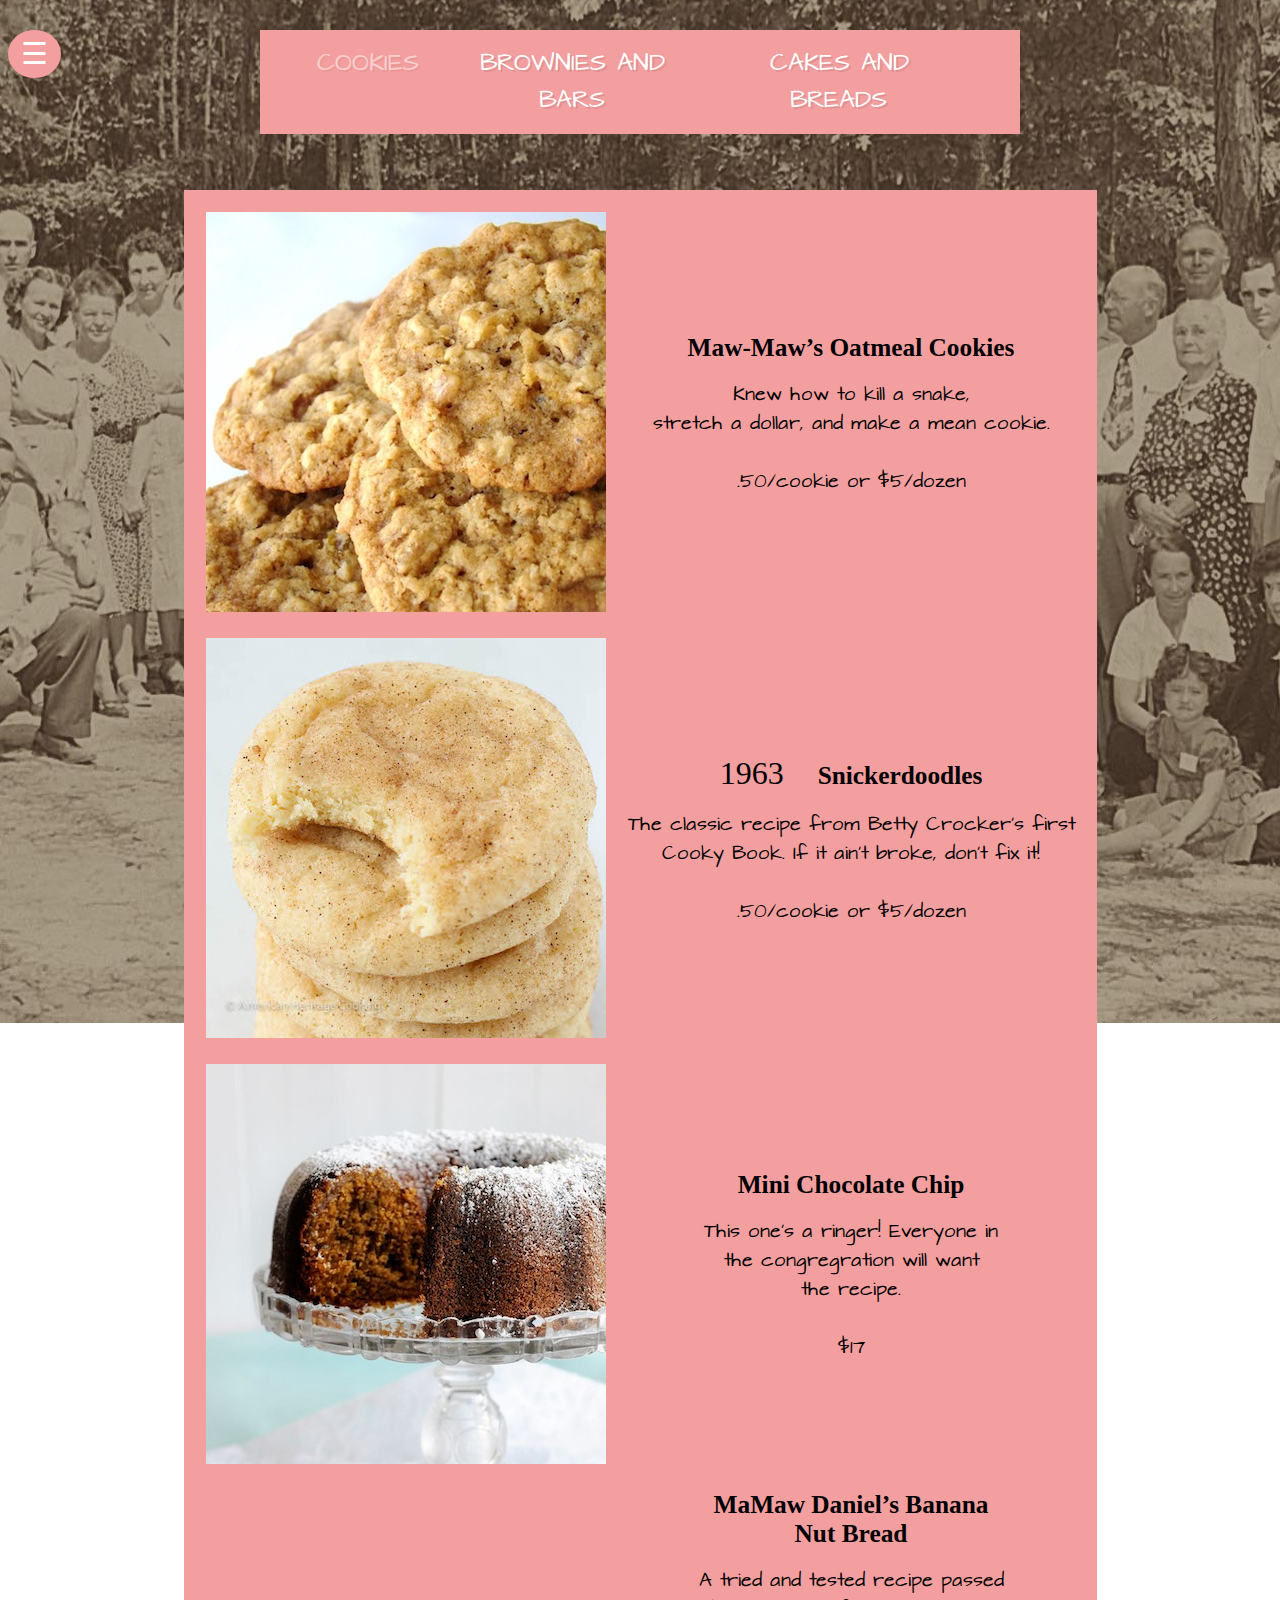
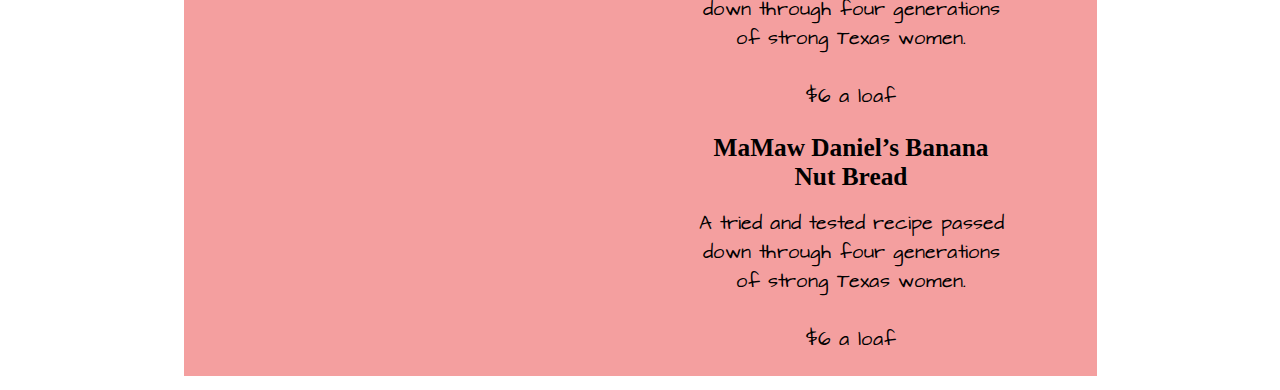
==== menu.html @ 70e6bd40 "First Draft" ====
<!DOCTYPE html>
<html>
  <head>
    <meta charset="utf-8">
    <title>overYONDER | Menu</title>
    <link rel="shortcut icon" href="favicon (1).ico" />
    <link rel='stylesheet' href='style.css'/>
  </head>
  <body id="menu">
    <div id="mySidenav">
      <a href="javascript:void(0)" class="closebtn" onclick="closeNav()">&times;</a>
      <a href="index.html">Home</a>
      <a href="#">Find Us</a>
      <a href="#">Order Online</a>
      <a href="#">Contact</a>
    </div>

  <span id="button" style="font-size:30px;cursor:pointer" onclick="openNav()">&#9776; </span>

<img id="logo" src="https://docs.google.com/drawings/d/15wVg-mwGqRWvT6zAiaPGaOhBCy3bYxJh4jVcKP-nM-4/pub?w=482&h=477" alt="">
<div class="tab">
  <ul>
  <li class="bar"><button class="tablinks active" onclick="openCity(event, 'cookies')" id="defaultOpen">COOKIES</button></li>
  <li class="bar"><button class="tablinks" onclick="openCity(event, 'brownies')">BROWNIES AND BARS</button></li>
  <li class="bar"><button class="tablinks" onclick="openCity(event, 'cakes')">CAKES AND BREADS</button></li>
  </ul>
</div>

<div id="cookies" class="tabcontent" style="display:block">
  <table>
    <tr>
      <div style="word-wrap: break-word;">
      <td><img src="oatmeal.jpg" alt=""></td>
      <td><h5>Maw-Maw’s Oatmeal Cookies</h5>
      <br><br><p4>Knew how to kill a snake, <br>stretch a dollar, and make a mean cookie.<br><br>.50/cookie or $5/dozen</p4></td>
    </tr>
    <tr>
      <td><img src="Snickerdoodles-1403272027.jpg" alt=""></td>
      <td><p6>1963</p6> <h5>Snickerdoodles</h5>
      <br><br><p4>The classic recipe from Betty Crocker's first<br> Cooky Book.
        If it ain't broke, don't fix it!<br><br>.50/cookie or $5/dozen</p4></td>
    </tr>
    <tr>
      <td><img src="cake.jpg" alt=""></td>
      <td><h5>Mini Chocolate Chip</h5>
      <br><br><p4>This one's a ringer! Everyone in<br> the congregration will want
        <br>the recipe.<br><br>$17</p4></td>
    </tr>
    <tr>
      <td><img src="http://www.berrysweetlife.com/wp-content/uploads/2017/05/Banana-Nut-Chocolate-Chip-Bread-5-400x400.x17702.jpg" alt=""></td>
      <td><h5>MaMaw Daniel’s Banana <br> Nut Bread</h5>
      <br><br><p4>A tried and tested recipe passed <br> down through four generations
        <br> of strong Texas women.<br><br>$6 a loaf</p4></td>
    </tr>
    <tr>
      <td><img src="http://www.berrysweetlife.com/wp-content/uploads/2017/05/Banana-Nut-Chocolate-Chip-Bread-5-400x400.x17702.jpg" alt=""></td>
      <td><h5>MaMaw Daniel’s Banana <br> Nut Bread</h5>
      <br><br><p4>A tried and tested recipe passed <br> down through four generations
        <br> of strong Texas women.<br><br>$6 a loaf</p4></td>
    </tr>
      </div>
  </table>
</div>

<div id="brownies" class="tabcontent">
  <table>
    <tr>
      <div style="word-wrap: break-word;">
      <td><img src="oatmeal.jpg" alt=""></td>
      <td><h5>Texas Gold Bars</h5>
      <br><br><p4>Straight from the streets<br>of Heavean.<br><br>.50/bar or $5/dozen</p4></td>
    </tr>
    <tr>
      <td><img src="Snickerdoodles-1403272027.jpg" alt=""></td>
      <td><p6>1963</p6> <h5>Snickerdoodles</h5>
      <br><br><p4>The classic recipe from Betty Crocker's first<br> Cooky Book.
        If it ain't broke, don't fix it.<br><br>.50/cookie or $5/dozen</p4></td>
    </tr>
    <tr>
      <td><img src="cake.jpg" alt=""></td>
      <td><h5>Potluck Apple Cake</h5>
      <br><br><p4>This one's a ringer! Everyone in<br> the congregration will want
        <br>the recipe.<br><br>$17</p4></td>
    </tr>
    <tr>
      <td><img src="http://www.berrysweetlife.com/wp-content/uploads/2017/05/Banana-Nut-Chocolate-Chip-Bread-5-400x400.x17702.jpg" alt=""></td>
      <td><h5>MaMaw Daniel’s Banana <br> Nut Bread</h5>
      <br><br><p4>A tried and tested recipe passed <br> down through four generations
        <br> of strong Texas women.<br><br>$6 a loaf</p4></td>
    </tr>
    <tr>
      <td><img src="http://www.berrysweetlife.com/wp-content/uploads/2017/05/Banana-Nut-Chocolate-Chip-Bread-5-400x400.x17702.jpg" alt=""></td>
      <td><h5>MaMaw Daniel’s Banana <br> Nut Bread</h5>
      <br><br><p4>A tried and tested recipe passed <br> down through four generations
        <br> of strong Texas women.<br><br>$6 a loaf</p4></td>
    </tr>
      </div>
  </table>
</div>

<div id="Tokyo" class="tabcontent">
  <table>
    <tr>
      <div style="word-wrap: break-word;">
      <td><img src="oatmeal.jpg" alt=""></td>
      <td><h5>Maw-Maw’s Oatmeal Cookies</h5>
      <br><br><p4>Knew how to kill a snake, <br>stretch a dollar, and make a mean cookie.<br><br>.50/cookie or $5/dozen</p4></td>
    </tr>
    <tr>
      <td><img src="Snickerdoodles-1403272027.jpg" alt=""></td>
      <td><p6>1963</p6> <h5>Snickerdoodles</h5>
      <br><br><p4>The classic recipe from Betty Crocker's first<br> Cooky Book.
        If it ain't broke, don't fix it.<br><br>.50/cookie or $5/dozen</p4></td>
    </tr>
    <tr>
      <td><img src="cake.jpg" alt=""></td>
      <td><h5>Potluck Apple Cake</h5>
      <br><br><p4>This one's a ringer! Everyone in<br> the congregration will want
        <br>the recipe.<br><br>$17</p4></td>
    </tr>
    <tr>
      <td><img src="http://www.berrysweetlife.com/wp-content/uploads/2017/05/Banana-Nut-Chocolate-Chip-Bread-5-400x400.x17702.jpg" alt=""></td>
      <td><h5>MaMaw Daniel’s Banana <br> Nut Bread</h5>
      <br><br><p4>A tried and tested recipe passed <br> down through four generations
        <br> of strong Texas women.<br><br>$6 a loaf</p4></td>
    </tr>
    <tr>
      <td><img src="http://www.berrysweetlife.com/wp-content/uploads/2017/05/Banana-Nut-Chocolate-Chip-Bread-5-400x400.x17702.jpg" alt=""></td>
      <td><h5>MaMaw Daniel’s Banana <br> Nut Bread</h5>
      <br><br><p4>A tried and tested recipe passed <br> down through four generations
        <br> of strong Texas women.<br><br>$6 a loaf</p4></td>
    </tr>
      </div>
  </table>
</div>

<script src="script.js"></script>
</script>

  </body>
</html>
---- style.css ----
@font-face {
    font-family: ComingSoon;
    src: url(comingsoon.ttf);
}
@font-face {
  font-family: ADfont;
  src: url(architectsdaughter.ttf);
}
@font-face {
  font-family: homemade;
  src: url(homemadeapple.ttf);
}
#home {
  background-image: url("http://3.bp.blogspot.com/_74W4LLw6g54/TSOMBzGuWsI/AAAAAAAAAWk/7q_vTHapZFs/s1600/Gooey%2BButter%2BBars.JPG");
  background-repeat: no-repeat;
  background-position: center;
  background-size: auto;
  background-attachment: fixed;
}

h1 {
  background-color: rgba(255, 255, 255, 0.2);
  background-size: 100% 100%;
  text-align: center;
  font-style: italic;
  font-family: homemade;
  font-size: 25pt;
  color: white;
  text-shadow: 2px 2px rgba(0, 0, 0, 0.4);
}

#logo {
  display: block;
  margin-top: 30px;
  margin-left: auto;
  margin-right: auto;
  position: static;
}

.about {
  margin-bottom: 30px;
  background-color: #f49f9f;
  border-style: dashed;
  border-radius: 10px;
  border-color: #f49f9f;
  height: 380px;
  margin: 100px 0;
  vertical-align: top;
  width: 1000px;
  margin-left: auto;
  margin-right: auto;
}

.about img {
  margin-right: 20px;
  margin-left: 20px;
  margin-top: 40px;
  float: left;
}

.about h2 {
  text-align: left;
  font-size: 15pt;
  color: white;
  text-shadow: 2px 2px rgba(0, 0, 0, 0.1);
  margin-bottom: 10px;
}
.about p {  margin-right: 10px;
  color: white;
  font-family: serif;
  font-style: italic;
  font-size: 15pt;
}
.nav {
  background-color: #f49f9f;
  border-style: dashed;
  border-color: #f49f9f;
  border-radius: 10px;
  height: 60px;
  width: 1005px;
  margin: 100px 0;
    margin-bottom: 80px;
    margin-left: auto;
    margin-right: auto;
    margin-top: -50px;
  vertical-align: top;
  display: block;


}
.nav /*font*/ {
  font-family: homemade; cursive;
  font-size: 15pt;
  color: white;
  text-shadow: 2px 2px rgba(0, 0, 0, 0.1)
}
.opac:hover {
  opacity: .5;

}

.nav ul {
  list-style-type: none;
  display: flex;
  justify-content: space-between;
  padding-right: 45px;
  text-align: center;
}


a {
  color: inherit;
  text-decoration: inherit;
}
#menu {
  background-image: url("smallarnettreunion.jpg");
  background-repeat: no-repeat;
  background-position: center;
  background-size: auto;
  background-attachment: fixed;
}

h3 {
  margin-top: 60px;
  margin-left: auto;
  margin-right: auto;
  margin-bottom: -2px;
  text-align: center;
  font-family: ADfont;
  font-size: 30pt;
  color: white;
  background-color: pink;
  width: 25%;
  height: 60px;
  padding-top: 10px;
  font-weight: lighter;
}

table, th, td {
  background-color: #f49f9f;
   margin-left: auto;
   margin-right: auto;
   padding: 10px;
   text-align: center;
   margin-top: 50px;

}
h5 {
display: inline;
  font-family: homemade;
  font-size: 19pt;
}
p4 {
  font-family: ADfont;
}
p6 {
  font-family: homemade;
  font-size: 24pt;
  margin-right: 30px;
}
/* Style the tab */
div.tab {
    overflow: hidden;
    border: 1px solid #f49f9f;
    background-color: #f49f9f;
    width: 60%;
    margin-left: auto;
    margin-right: auto;
}
.tab ul {
  list-style-type: none;
  display: flex;
  justify-content: space-between;
  padding-right: 50px;
  margin: auto;
}

/* Style the buttons inside the tab */
div.tab button {
    background-color: inherit;
    border: none;
    outline: none;
    cursor: pointer;
    padding: 14px 16px;
    transition: 0.3s;
    font-family: ADfont;
    font-size: 15pt;
    color: white;
    text-shadow: 2px 2px rgba(0, 0, 0, 0.1)
}

/* Change background color of buttons on hover */
div.tab button:hover {
  opacity: .5;
}

/* Create an active/current tablink class */
div.tab button.active {
  opacity: .5;
}

/* Style the tab content */
.tabcontent {
    display: none;
    padding: 6px 12px;

    border-top: none;
}
/*.sidenav {
  position: fixed;
    top: 1;
    right: -7;
    height: 1;
    text-align: left;
  background-color: pink;
  height: auto;
  width: 300px;
  font-style: italic;
  font-family: homemade;
  font-size: 25pt;
  color: white;
  text-shadow: 2px 2px rgba(0, 0, 0, 0.4)
}*/
#mySidenav {
    height: contain;
    width: 0;
    position: fixed;
    /*z-index: 1;*/
    top: 0;
    left: 0;
    background-color: rgba(0, 0, 0, 0.5);
    overflow-x: hidden;
    transition: 0.5s;
    padding-top: 60px;
    padding-bottom: 60px;
    overflow: scroll;
    white-space: nowrap;
    border-bottom-right-radius: 10px;
    text-shadow: .2;
}

#mySidenav a {
    padding: 8px 8px 8px 32px;
    font-size: 25px;
    color: #f49f9f;
    display: block;
    transition: 0.3s;
}

#mySidenav a:hover, .offcanvas a:focus{
    color: #f1f1f1;
}

#mySidenav .closebtn {
    position: absolute;
    top: 0;
    right: 25px;
    font-size: 36px;
    margin-left: 40px;

}

#main {
    transition: margin-left .5s;
    padding: 16px;
}

@media screen and (max-height: 450px) {
  .sidenav {padding-top: 15px;}
  .sidenav a {font-size: 18px;}
}
span {
  color: white;
  background-size: cover;
  background-color: #f49f9f;
  border-radius: 50%;
  padding-top: .5%;
  padding-bottom: .5%;
  padding-left: 1%;
  padding-right: 1%;
  transition: 1s;
  position: fixed;
    top: 1;
    height: 1;

}
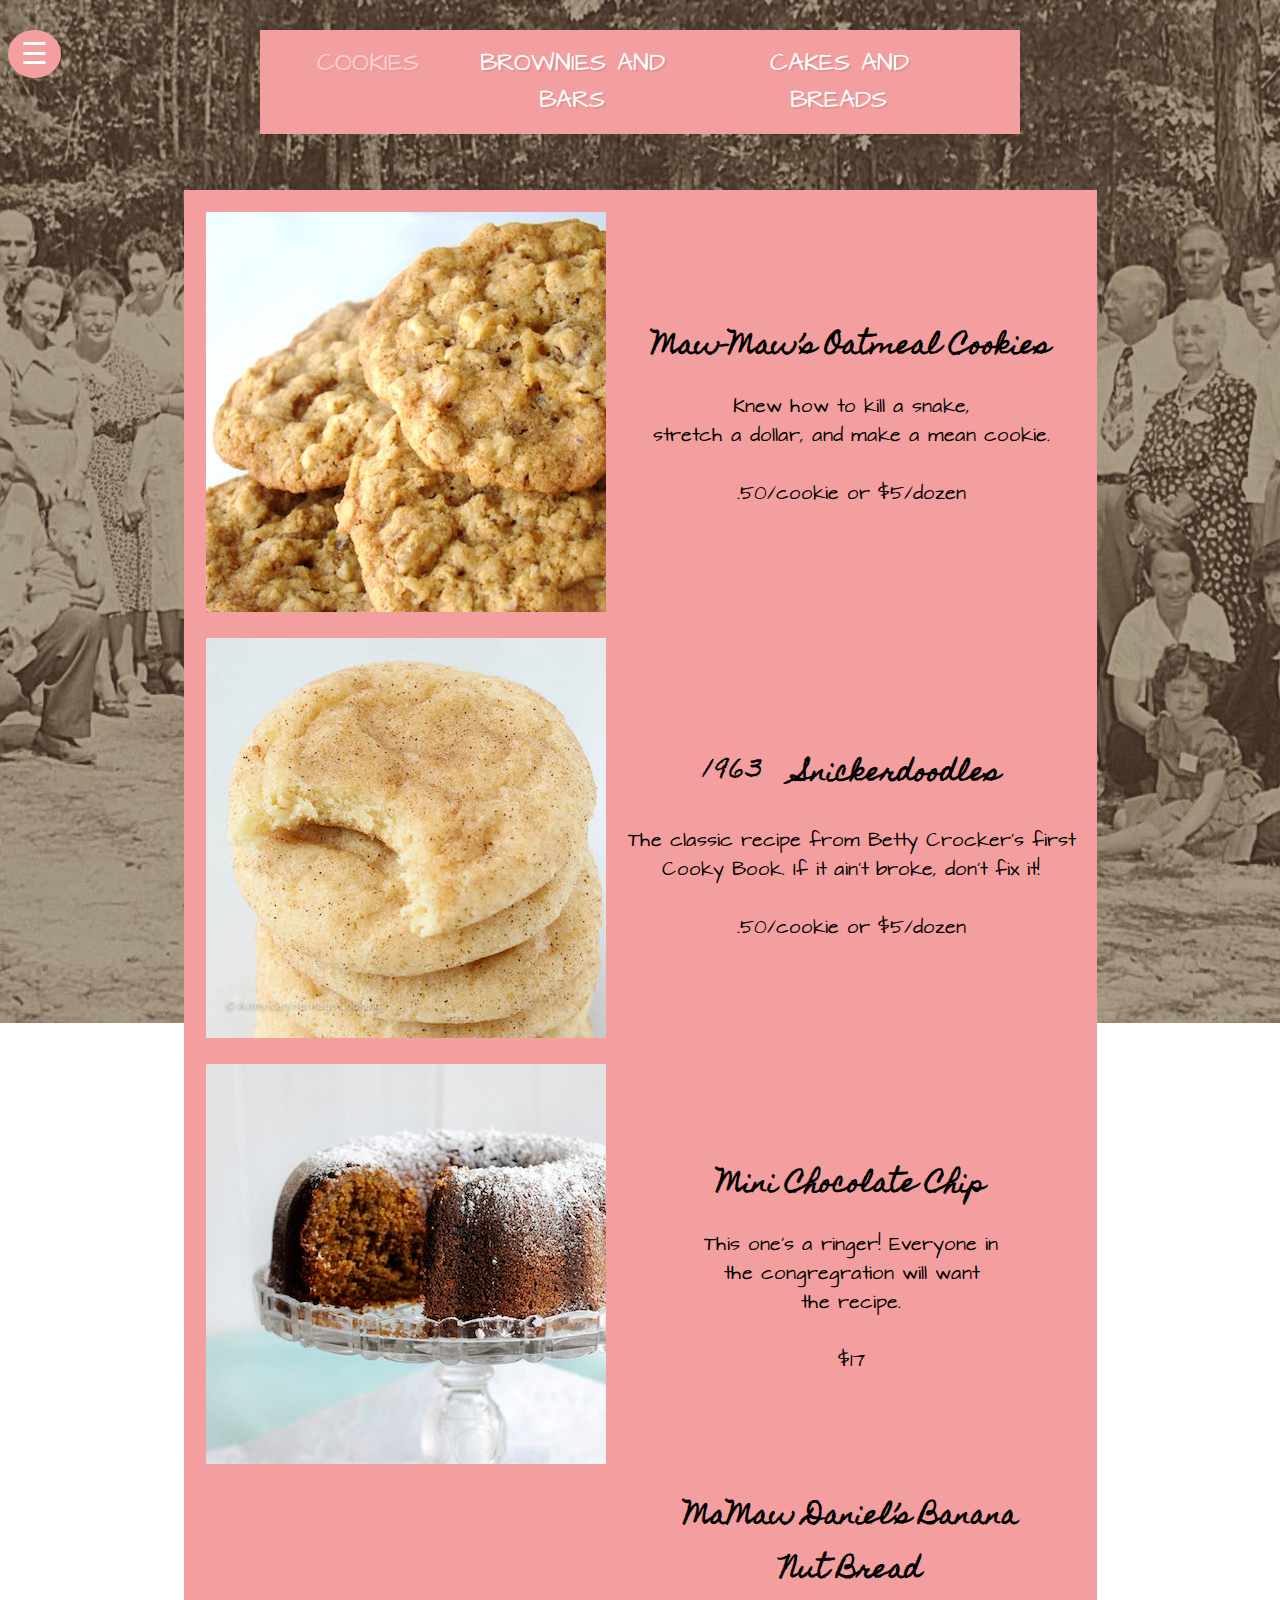
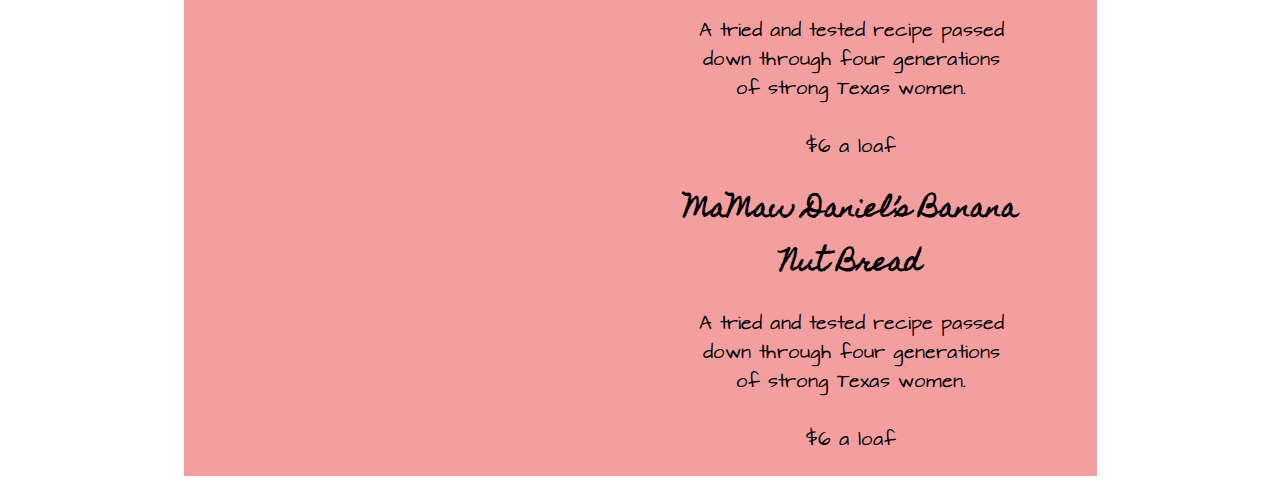
==== commit 83827b88: "Update menu.html" ====
--- a/menu.html
+++ b/menu.html
@@ -66,7 +66,7 @@
   <table>
     <tr>
       <div style="word-wrap: break-word;">
-      <td><img src="oatmeal.jpg" alt=""></td>
+      <td><img src="goldbars.jpg" alt=""></td>
       <td><h5>Texas Gold Bars</h5>
       <br><br><p4>Straight from the streets<br>of Heavean.<br><br>.50/bar or $5/dozen</p4></td>
     </tr>
--- a/style.css
+++ b/style.css
@@ -8,7 +8,7 @@
 }
 @font-face {
   font-family: homemade;
-  src: url(homemadeapple.ttf);
+  src: url(HomemadeApple.ttf);
 }
 #home {
   background-image: url("http://3.bp.blogspot.com/_74W4LLw6g54/TSOMBzGuWsI/AAAAAAAAAWk/7q_vTHapZFs/s1600/Gooey%2BButter%2BBars.JPG");
